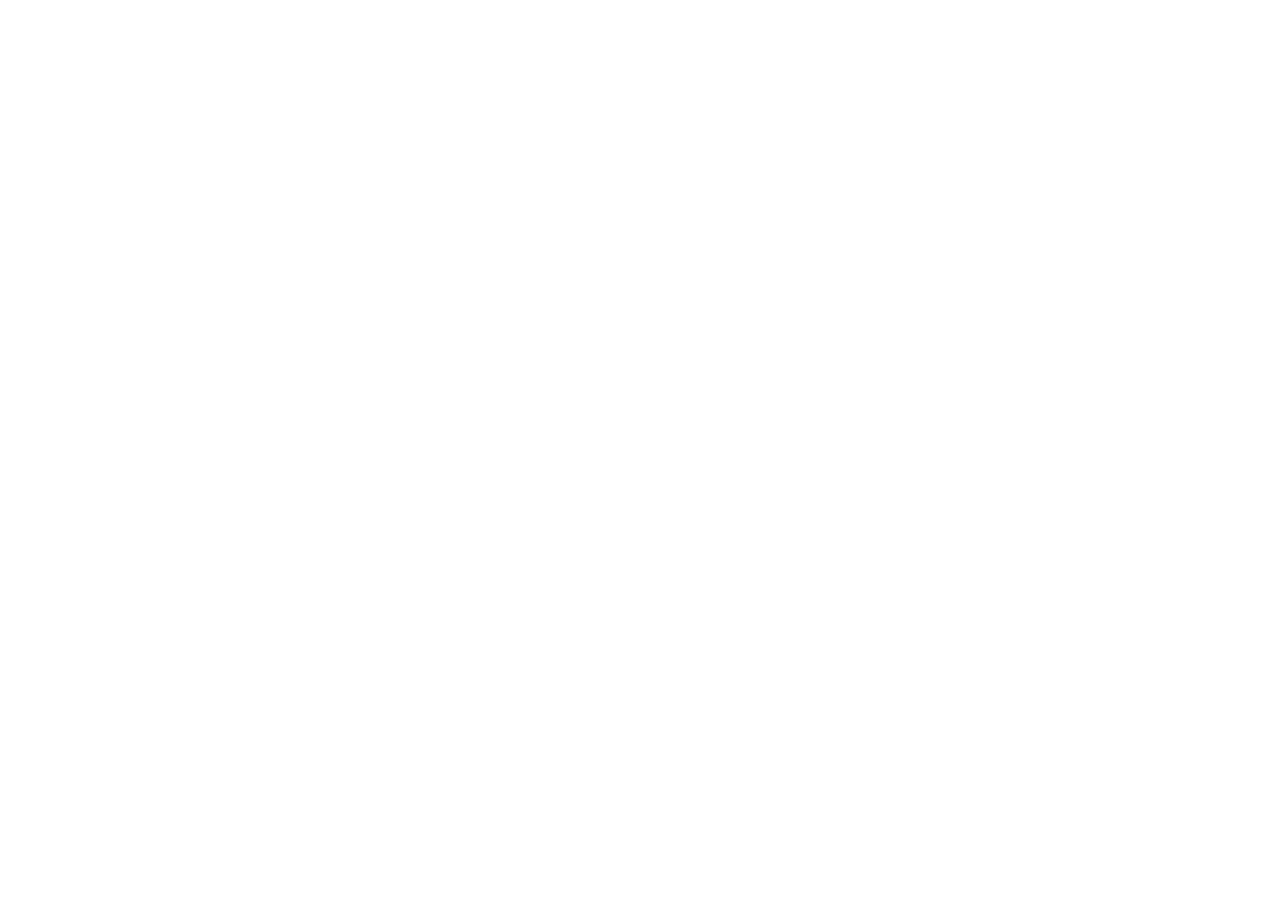
==== 360.html @ fc8997d5 "changements 08/03" ====
<!DOCTYPE html>
<html lang="fr">

<head>
    <meta charset="UTF-8">
    <meta name="viewport" content="width=device-width, initial-scale=1.0">
    <title>Image en 360°</title>
</head>

<body>

</body>

</html>
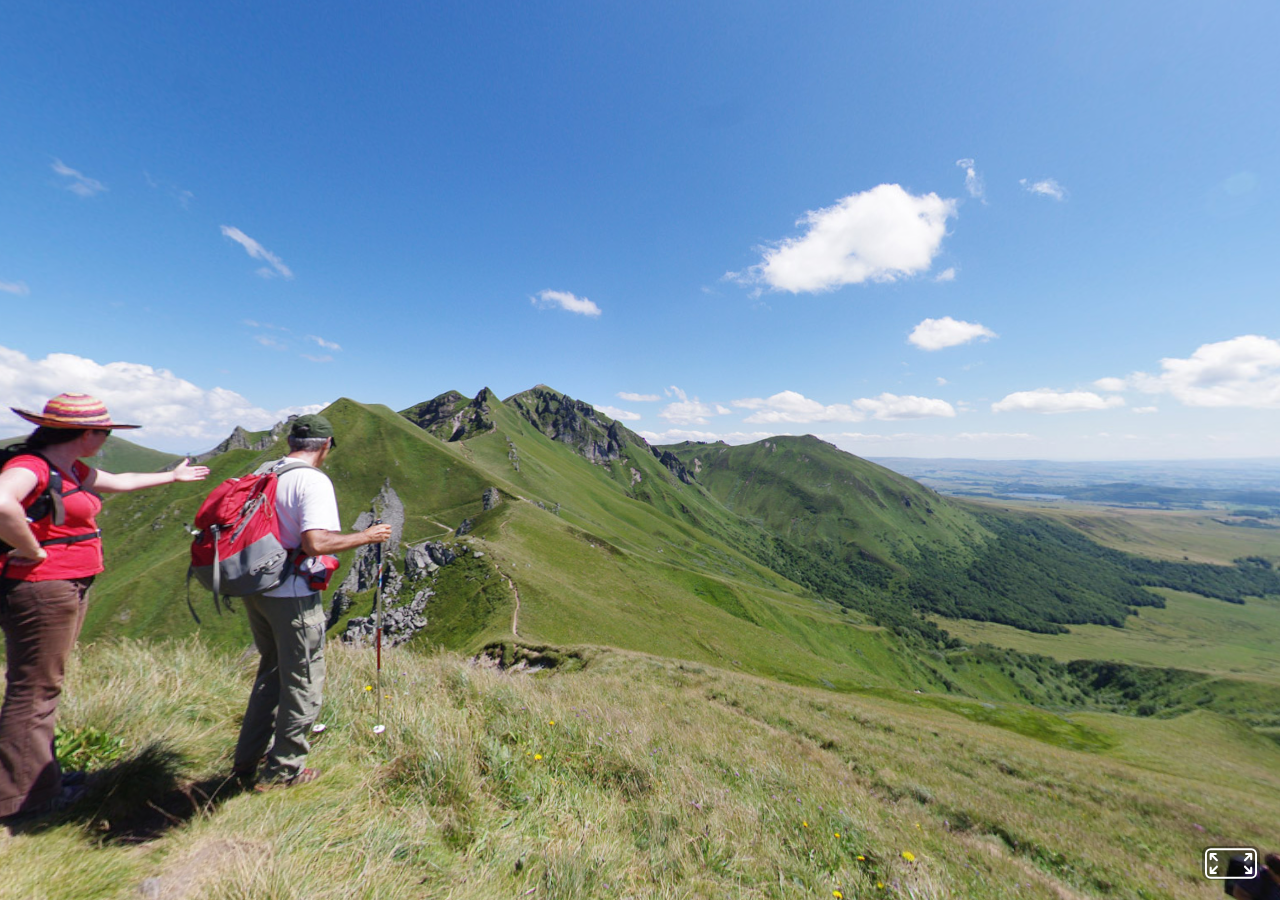
==== commit d56a7436: "Ajout Image 360 + ajustement images" ====
--- a/360.html
+++ b/360.html
@@ -1,14 +1,20 @@
 <!DOCTYPE html>
-<html lang="fr">
+<html>
 
 <head>
-    <meta charset="UTF-8">
-    <meta name="viewport" content="width=device-width, initial-scale=1.0">
-    <title>Image en 360°</title>
+    <meta charset="utf-8">
+    <title>Ecologie</title>
+    <meta name="description" content="360&deg; Image - A-Frame">
+    <script src="./agenceco-website/JS/aframe-master.js"></script>
 </head>
 
 <body>
+    <a-scene>
+        <a-sky src="./agenceco-website/Assets/Images/puydesancy360.jpg" rotation="0 -130 0"></a-sky>
 
+        <!-- <a-text font="kelsonsans" value="Puy de Sancy, France" width="6" position="-2.5 0.25 -1.5"
+            rotation="0 15 0"></a-text> -->
+    </a-scene>
 </body>
 
 </html>